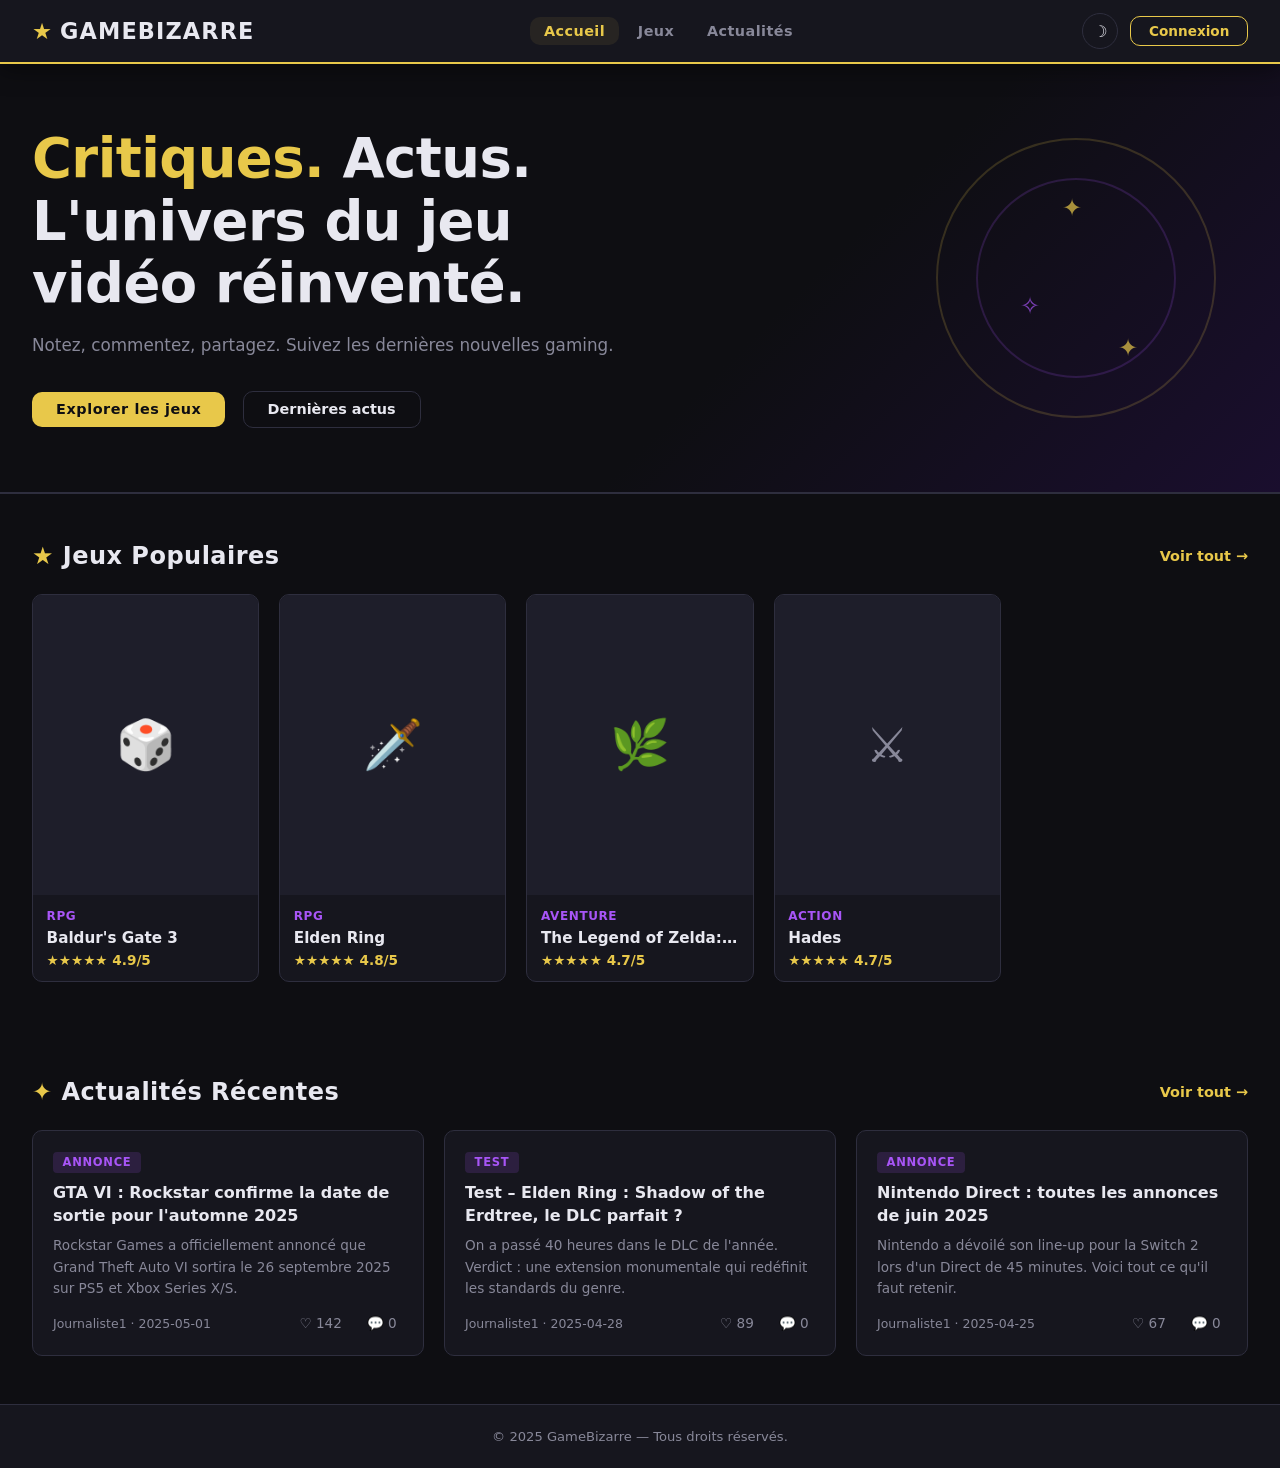
==== projets/devweb/index.html @ edec82ff "feat: initial GameBizarre platform — game reviews + gaming news Complete front-end implementation of" ====
<!DOCTYPE html>
<html lang="fr">
<head>
  <meta charset="UTF-8" />
  <meta name="viewport" content="width=device-width, initial-scale=1.0" />
  <title>GameBizarre – Actu & Critiques Jeux Vidéo</title>
  <link rel="stylesheet" href="css/style.css" />
  <link rel="stylesheet" href="css/animations.css" />
</head>
<body>

  <!-- NAVBAR -->
  <header class="navbar">
    <div class="navbar-brand">
      <span class="brand-star">★</span>
      <a href="index.html" class="brand-name">GameBizarre</a>
    </div>
    <nav class="navbar-links">
      <a href="index.html" class="nav-link active">Accueil</a>
      <a href="jeux.html" class="nav-link">Jeux</a>
      <a href="actualites.html" class="nav-link">Actualités</a>
    </nav>
    <div class="navbar-actions">
      <button class="btn-darkmode" id="darkModeToggle" title="Dark mode">☽</button>
      <a href="auth.html" class="btn-login" id="authBtn">Connexion</a>
      <div class="user-menu hidden" id="userMenu">
        <span class="username-display" id="usernameDisplay"></span>
        <button class="btn-logout" id="logoutBtn">Déconnexion</button>
      </div>
    </div>
  </header>

  <!-- HERO -->
  <section class="hero">
    <div class="hero-content">
      <h1 class="hero-title">
        <span class="accent">Critiques.</span> Actus.<br />
        L'univers du jeu vidéo réinventé.
      </h1>
      <p class="hero-subtitle">Notez, commentez, partagez. Suivez les dernières nouvelles gaming.</p>
      <a href="jeux.html" class="btn-primary">Explorer les jeux</a>
      <a href="actualites.html" class="btn-secondary">Dernières actus</a>
    </div>
    <div class="hero-deco">
      <div class="deco-ring ring1"></div>
      <div class="deco-ring ring2"></div>
      <div class="deco-star s1">✦</div>
      <div class="deco-star s2">✧</div>
      <div class="deco-star s3">✦</div>
    </div>
  </section>

  <!-- JEUX POPULAIRES -->
  <section class="section-block" id="popularGames">
    <div class="section-header">
      <h2 class="section-title"><span class="accent">★</span> Jeux Populaires</h2>
      <a href="jeux.html" class="see-all">Voir tout →</a>
    </div>
    <div class="cards-grid" id="popularGamesGrid">
      <!-- Généré par JS -->
    </div>
  </section>

  <!-- ACTUALITÉS RÉCENTES -->
  <section class="section-block" id="recentNews">
    <div class="section-header">
      <h2 class="section-title"><span class="accent">✦</span> Actualités Récentes</h2>
      <a href="actualites.html" class="see-all">Voir tout →</a>
    </div>
    <div class="news-grid" id="recentNewsGrid">
      <!-- Généré par JS -->
    </div>
  </section>

  <footer class="footer">
    <p>© 2025 GameBizarre — Tous droits réservés.</p>
  </footer>

  <script src="js/data.js"></script>
  <script src="js/auth.js"></script>
  <script src="js/main.js"></script>
</body>
</html>
---- projets/devweb/css/style.css ----
/* ============================================================
   GameBizarre – style.css
   Design inspiré JoJo's Bizarre Adventure : contrasté, stylé,
   mais lisible et moderne.
   ============================================================ */

/* ---------- Variables & Reset ---------- */
:root {
  --bg:        #0e0e12;
  --bg2:       #16161e;
  --bg3:       #1e1e2a;
  --border:    #2e2e3e;
  --accent:    #e8c84a;   /* jaune doré JoJo */
  --accent2:   #a855f7;   /* violet JoJo */
  --text:      #e8e8f0;
  --text-muted:#888899;
  --danger:    #f87171;
  --success:   #4ade80;
  --radius:    10px;
  --shadow:    0 4px 24px rgba(0,0,0,0.5);
  --transition:0.22s ease;
}

/* Light mode */
body.light {
  --bg:        #f4f3ee;
  --bg2:       #ffffff;
  --bg3:       #eae9e0;
  --border:    #d0cfc5;
  --text:      #1a1a24;
  --text-muted:#666677;
  --shadow:    0 4px 24px rgba(0,0,0,0.10);
}

*, *::before, *::after { box-sizing: border-box; margin: 0; padding: 0; }

html { scroll-behavior: smooth; }

body {
  font-family: 'Segoe UI', system-ui, sans-serif;
  background: var(--bg);
  color: var(--text);
  min-height: 100vh;
  transition: background var(--transition), color var(--transition);
}

a { color: inherit; text-decoration: none; }
img { display: block; max-width: 100%; }
button { cursor: pointer; font-family: inherit; }

/* ---------- Scrollbar ---------- */
::-webkit-scrollbar { width: 6px; }
::-webkit-scrollbar-track { background: var(--bg); }
::-webkit-scrollbar-thumb { background: var(--border); border-radius: 3px; }

/* ---------- Utility ---------- */
.hidden { display: none !important; }
.accent { color: var(--accent); }

/* ---------- Navbar ---------- */
.navbar {
  position: sticky;
  top: 0;
  z-index: 100;
  display: flex;
  align-items: center;
  justify-content: space-between;
  padding: 0 2rem;
  height: 64px;
  background: var(--bg2);
  border-bottom: 2px solid var(--accent);
  box-shadow: var(--shadow);
  gap: 1rem;
}

.navbar-brand {
  display: flex;
  align-items: center;
  gap: 0.5rem;
}

.brand-star {
  color: var(--accent);
  font-size: 1.4rem;
  animation: spin-slow 6s linear infinite;
}

.brand-name {
  font-size: 1.4rem;
  font-weight: 800;
  letter-spacing: 0.05em;
  color: var(--text);
  text-transform: uppercase;
}

.navbar-links {
  display: flex;
  gap: 0.25rem;
}

.nav-link {
  padding: 0.4rem 0.9rem;
  border-radius: var(--radius);
  font-weight: 600;
  font-size: 0.9rem;
  color: var(--text-muted);
  transition: color var(--transition), background var(--transition);
  letter-spacing: 0.03em;
}

.nav-link:hover,
.nav-link.active {
  color: var(--accent);
  background: rgba(232,200,74,0.08);
}

.navbar-actions {
  display: flex;
  align-items: center;
  gap: 0.75rem;
}

.btn-darkmode {
  background: none;
  border: 1.5px solid var(--border);
  color: var(--text);
  width: 36px;
  height: 36px;
  border-radius: 50%;
  font-size: 1rem;
  transition: border-color var(--transition), color var(--transition);
}
.btn-darkmode:hover { border-color: var(--accent); color: var(--accent); }

.btn-login {
  padding: 0.4rem 1.1rem;
  border: 1.5px solid var(--accent);
  border-radius: var(--radius);
  color: var(--accent);
  font-weight: 700;
  font-size: 0.85rem;
  transition: background var(--transition), color var(--transition);
}
.btn-login:hover { background: var(--accent); color: var(--bg); }

.user-menu {
  display: flex;
  align-items: center;
  gap: 0.75rem;
}

.username-display {
  font-weight: 700;
  color: var(--accent);
  font-size: 0.9rem;
}

.btn-logout {
  background: none;
  border: 1.5px solid var(--border);
  color: var(--text-muted);
  padding: 0.3rem 0.8rem;
  border-radius: var(--radius);
  font-size: 0.8rem;
  transition: border-color var(--transition), color var(--transition);
}
.btn-logout:hover { border-color: var(--danger); color: var(--danger); }

/* ---------- Buttons ---------- */
.btn-primary {
  display: inline-flex;
  align-items: center;
  gap: 0.4rem;
  padding: 0.6rem 1.5rem;
  background: var(--accent);
  color: var(--bg);
  font-weight: 800;
  font-size: 0.9rem;
  border: none;
  border-radius: var(--radius);
  letter-spacing: 0.04em;
  transition: opacity var(--transition), transform var(--transition);
}
.btn-primary:hover { opacity: 0.88; transform: translateY(-2px); }
.btn-primary.full-width { width: 100%; justify-content: center; }

.btn-secondary {
  display: inline-flex;
  align-items: center;
  gap: 0.4rem;
  padding: 0.6rem 1.5rem;
  background: transparent;
  color: var(--text);
  font-weight: 700;
  font-size: 0.9rem;
  border: 1.5px solid var(--border);
  border-radius: var(--radius);
  transition: border-color var(--transition), color var(--transition), transform var(--transition);
}
.btn-secondary:hover { border-color: var(--accent); color: var(--accent); transform: translateY(-2px); }

/* ---------- Hero ---------- */
.hero {
  position: relative;
  min-height: 420px;
  display: flex;
  align-items: center;
  padding: 4rem 2rem;
  overflow: hidden;
  background: linear-gradient(135deg, var(--bg) 60%, #1a0e2e 100%);
  border-bottom: 2px solid var(--border);
}

.hero-content {
  position: relative;
  z-index: 2;
  max-width: 600px;
}

.hero-title {
  font-size: clamp(2rem, 5vw, 3.4rem);
  font-weight: 900;
  line-height: 1.15;
  margin-bottom: 1rem;
  letter-spacing: -0.01em;
}

.hero-subtitle {
  color: var(--text-muted);
  font-size: 1.05rem;
  margin-bottom: 2rem;
  line-height: 1.6;
}

.hero-content .btn-primary { margin-right: 0.75rem; }

.hero-deco {
  position: absolute;
  right: 4rem;
  top: 50%;
  transform: translateY(-50%);
  width: 280px;
  height: 280px;
}

.deco-ring {
  position: absolute;
  border-radius: 50%;
  border: 2px solid var(--accent);
  opacity: 0.18;
}
.ring1 { width: 280px; height: 280px; top: 0; left: 0; animation: pulse-ring 3s ease-in-out infinite; }
.ring2 { width: 200px; height: 200px; top: 40px; left: 40px; animation: pulse-ring 3s ease-in-out 1s infinite; border-color: var(--accent2); }

.deco-star {
  position: absolute;
  color: var(--accent);
  font-size: 1.5rem;
  opacity: 0.7;
  animation: float 4s ease-in-out infinite;
}
.s1 { top: 20%; left: 45%; animation-delay: 0s; }
.s2 { top: 55%; left: 30%; animation-delay: 1.3s; color: var(--accent2); }
.s3 { top: 70%; left: 65%; animation-delay: 2.1s; }

/* ---------- Sections ---------- */
.section-block {
  padding: 3rem 2rem;
  max-width: 1280px;
  margin: 0 auto;
}

.section-header {
  display: flex;
  align-items: center;
  justify-content: space-between;
  margin-bottom: 1.5rem;
}

.section-title {
  font-size: 1.5rem;
  font-weight: 800;
  letter-spacing: 0.02em;
}

.see-all {
  color: var(--accent);
  font-size: 0.9rem;
  font-weight: 600;
  transition: opacity var(--transition);
}
.see-all:hover { opacity: 0.7; }

/* ---------- Cards Grid ---------- */
.cards-grid {
  display: grid;
  grid-template-columns: repeat(auto-fill, minmax(200px, 1fr));
  gap: 1.25rem;
}

.game-card {
  background: var(--bg2);
  border: 1.5px solid var(--border);
  border-radius: var(--radius);
  overflow: hidden;
  transition: transform var(--transition), border-color var(--transition), box-shadow var(--transition);
  cursor: pointer;
}
.game-card:hover {
  transform: translateY(-5px);
  border-color: var(--accent);
  box-shadow: 0 8px 32px rgba(232,200,74,0.15);
}

.game-card-img {
  width: 100%;
  aspect-ratio: 3/4;
  object-fit: cover;
  background: var(--bg3);
  display: flex;
  align-items: center;
  justify-content: center;
  font-size: 3rem;
  color: var(--text-muted);
}

.game-card-img.placeholder { font-size: 3rem; }

.game-card-body {
  padding: 0.85rem;
}

.game-card-title {
  font-weight: 700;
  font-size: 0.95rem;
  margin-bottom: 0.3rem;
  white-space: nowrap;
  overflow: hidden;
  text-overflow: ellipsis;
}

.game-card-genre {
  font-size: 0.75rem;
  color: var(--accent2);
  font-weight: 600;
  margin-bottom: 0.4rem;
  text-transform: uppercase;
  letter-spacing: 0.05em;
}

.game-card-rating {
  display: flex;
  align-items: center;
  gap: 0.3rem;
  font-size: 0.85rem;
  color: var(--accent);
  font-weight: 700;
}

/* ---------- News Grid ---------- */
.news-grid {
  display: grid;
  grid-template-columns: repeat(auto-fill, minmax(300px, 1fr));
  gap: 1.25rem;
}

.news-card {
  background: var(--bg2);
  border: 1.5px solid var(--border);
  border-radius: var(--radius);
  padding: 1.25rem;
  transition: transform var(--transition), border-color var(--transition);
  cursor: pointer;
}
.news-card:hover { transform: translateY(-4px); border-color: var(--accent2); }

.news-card-category {
  display: inline-block;
  padding: 0.2rem 0.6rem;
  background: rgba(168,85,247,0.15);
  color: var(--accent2);
  border-radius: 4px;
  font-size: 0.72rem;
  font-weight: 700;
  text-transform: uppercase;
  letter-spacing: 0.06em;
  margin-bottom: 0.6rem;
}

.news-card-title {
  font-weight: 700;
  font-size: 1rem;
  margin-bottom: 0.5rem;
  line-height: 1.4;
}

.news-card-excerpt {
  color: var(--text-muted);
  font-size: 0.85rem;
  line-height: 1.6;
  margin-bottom: 0.75rem;
  display: -webkit-box;
  -webkit-line-clamp: 3;
  -webkit-box-orient: vertical;
  overflow: hidden;
}

.news-card-meta {
  display: flex;
  align-items: center;
  justify-content: space-between;
  font-size: 0.78rem;
  color: var(--text-muted);
}

.news-card-actions {
  display: flex;
  gap: 0.75rem;
  align-items: center;
}

.action-btn {
  background: none;
  border: none;
  color: var(--text-muted);
  font-size: 0.85rem;
  display: flex;
  align-items: center;
  gap: 0.25rem;
  transition: color var(--transition);
  padding: 0.2rem 0.4rem;
  border-radius: 4px;
}
.action-btn:hover { color: var(--accent); }
.action-btn.liked { color: var(--danger); }

/* ---------- News List (actualites page) ---------- */
.news-list {
  display: flex;
  flex-direction: column;
  gap: 1rem;
  max-width: 860px;
}

.news-list-item {
  background: var(--bg2);
  border: 1.5px solid var(--border);
  border-radius: var(--radius);
  padding: 1.5rem;
  transition: border-color var(--transition);
}
.news-list-item:hover { border-color: var(--accent2); }

.news-list-title {
  font-size: 1.2rem;
  font-weight: 800;
  margin: 0.4rem 0 0.6rem;
  cursor: pointer;
  transition: color var(--transition);
}
.news-list-title:hover { color: var(--accent); }

.news-list-excerpt {
  color: var(--text-muted);
  font-size: 0.9rem;
  line-height: 1.6;
  margin-bottom: 1rem;
}

.news-list-footer {
  display: flex;
  align-items: center;
  justify-content: space-between;
  flex-wrap: wrap;
  gap: 0.5rem;
}

/* ---------- Filters Bar ---------- */
.filters-bar {
  display: flex;
  flex-wrap: wrap;
  gap: 1rem;
  align-items: flex-end;
  margin-bottom: 2rem;
  padding: 1.25rem;
  background: var(--bg2);
  border: 1.5px solid var(--border);
  border-radius: var(--radius);
}

.search-wrapper {
  position: relative;
  flex: 1;
  min-width: 200px;
}

.search-input {
  width: 100%;
  padding: 0.55rem 0.9rem 0.55rem 2.2rem;
  background: var(--bg3);
  border: 1.5px solid var(--border);
  border-radius: var(--radius);
  color: var(--text);
  font-size: 0.9rem;
  transition: border-color var(--transition);
}
.search-input:focus { outline: none; border-color: var(--accent); }

.search-icon {
  position: absolute;
  left: 0.7rem;
  top: 50%;
  transform: translateY(-50%);
  color: var(--text-muted);
  pointer-events: none;
  font-size: 1rem;
}

.filter-group {
  display: flex;
  flex-direction: column;
  gap: 0.3rem;
  font-size: 0.8rem;
  color: var(--text-muted);
  font-weight: 600;
  text-transform: uppercase;
  letter-spacing: 0.05em;
}

.filter-select {
  padding: 0.5rem 0.8rem;
  background: var(--bg3);
  border: 1.5px solid var(--border);
  border-radius: var(--radius);
  color: var(--text);
  font-size: 0.85rem;
  cursor: pointer;
  transition: border-color var(--transition);
}
.filter-select:focus { outline: none; border-color: var(--accent); }

/* ---------- Page structure ---------- */
.page-main {
  max-width: 1280px;
  margin: 0 auto;
  padding: 2.5rem 2rem;
}

.page-header {
  margin-bottom: 2rem;
}

.page-title {
  font-size: 2rem;
  font-weight: 900;
  letter-spacing: 0.02em;
}

.page-subtitle {
  color: var(--text-muted);
  margin-top: 0.4rem;
  font-size: 0.95rem;
}

/* ---------- Modal ---------- */
.modal-overlay {
  position: fixed;
  inset: 0;
  background: rgba(0,0,0,0.75);
  z-index: 200;
  display: flex;
  align-items: center;
  justify-content: center;
  padding: 1rem;
  backdrop-filter: blur(4px);
}

.modal-card {
  background: var(--bg2);
  border: 2px solid var(--accent);
  border-radius: 16px;
  width: 100%;
  max-width: 560px;
  max-height: 90vh;
  overflow-y: auto;
  position: relative;
  box-shadow: 0 0 60px rgba(232,200,74,0.2);
  animation: modal-in 0.25s ease;
}

.modal-wide { max-width: 720px; }

.modal-close {
  position: absolute;
  top: 1rem;
  right: 1rem;
  background: none;
  border: 1.5px solid var(--border);
  color: var(--text);
  width: 32px;
  height: 32px;
  border-radius: 50%;
  font-size: 0.9rem;
  z-index: 10;
  transition: border-color var(--transition), color var(--transition);
}
.modal-close:hover { border-color: var(--danger); color: var(--danger); }

.modal-content { padding: 2rem; }

/* ---------- Game Modal ---------- */
.modal-game-header {
  display: flex;
  gap: 1.5rem;
  margin-bottom: 1.5rem;
}

.modal-game-cover {
  width: 100px;
  height: 140px;
  border-radius: 8px;
  object-fit: cover;
  background: var(--bg3);
  display: flex;
  align-items: center;
  justify-content: center;
  font-size: 2.5rem;
  flex-shrink: 0;
  border: 1.5px solid var(--border);
}

.modal-game-info { flex: 1; }

.modal-game-title {
  font-size: 1.5rem;
  font-weight: 900;
  margin-bottom: 0.4rem;
}

.modal-game-meta {
  display: flex;
  flex-wrap: wrap;
  gap: 0.5rem;
  margin-bottom: 0.6rem;
  font-size: 0.82rem;
  color: var(--text-muted);
}

.meta-tag {
  background: var(--bg3);
  padding: 0.2rem 0.6rem;
  border-radius: 4px;
  border: 1px solid var(--border);
}

.modal-avg-rating {
  font-size: 1.2rem;
  font-weight: 800;
  color: var(--accent);
}

.modal-game-desc {
  color: var(--text-muted);
  font-size: 0.9rem;
  line-height: 1.65;
  margin-bottom: 1.5rem;
}

.modal-section-title {
  font-weight: 800;
  font-size: 1rem;
  margin-bottom: 0.75rem;
  color: var(--accent);
  text-transform: uppercase;
  letter-spacing: 0.08em;
}

/* Rating stars */
.star-rating {
  display: flex;
  gap: 0.3rem;
  margin-bottom: 1rem;
}

.star {
  font-size: 1.5rem;
  color: var(--border);
  cursor: pointer;
  transition: color var(--transition), transform var(--transition);
}
.star:hover, .star.active { color: var(--accent); transform: scale(1.2); }

/* Reviews */
.reviews-list {
  display: flex;
  flex-direction: column;
  gap: 0.75rem;
  margin-bottom: 1.5rem;
  max-height: 200px;
  overflow-y: auto;
}

.review-item {
  background: var(--bg3);
  border-radius: 8px;
  padding: 0.75rem;
  border-left: 3px solid var(--accent2);
}

.review-header {
  display: flex;
  align-items: center;
  justify-content: space-between;
  margin-bottom: 0.3rem;
}

.review-author { font-weight: 700; font-size: 0.85rem; }
.review-stars { color: var(--accent); font-size: 0.8rem; }
.review-text { color: var(--text-muted); font-size: 0.85rem; line-height: 1.5; }

/* Comment / review form */
.review-form {
  display: flex;
  flex-direction: column;
  gap: 0.75rem;
}

.review-form textarea,
.review-form input[type="text"] {
  background: var(--bg3);
  border: 1.5px solid var(--border);
  border-radius: 8px;
  color: var(--text);
  padding: 0.65rem 0.9rem;
  font-size: 0.9rem;
  font-family: inherit;
  resize: vertical;
  transition: border-color var(--transition);
}
.review-form textarea:focus,
.review-form input[type="text"]:focus { outline: none; border-color: var(--accent); }

/* ---------- Auth page ---------- */
.auth-main {
  min-height: calc(100vh - 64px - 60px);
  display: flex;
  align-items: center;
  justify-content: center;
  padding: 2rem;
}

.auth-card {
  background: var(--bg2);
  border: 2px solid var(--border);
  border-radius: 16px;
  width: 100%;
  max-width: 420px;
  box-shadow: var(--shadow);
  overflow: hidden;
}

.auth-tabs {
  display: flex;
  border-bottom: 2px solid var(--border);
}

.auth-tab {
  flex: 1;
  padding: 1rem;
  background: none;
  border: none;
  color: var(--text-muted);
  font-weight: 700;
  font-size: 0.95rem;
  transition: color var(--transition), background var(--transition);
}
.auth-tab.active {
  color: var(--accent);
  background: rgba(232,200,74,0.06);
  border-bottom: 2px solid var(--accent);
  margin-bottom: -2px;
}
.auth-tab:hover:not(.active) { color: var(--text); }

.auth-form { padding: 2rem; }

.auth-title {
  font-size: 1.4rem;
  font-weight: 900;
  margin-bottom: 1.5rem;
}

.form-group {
  display: flex;
  flex-direction: column;
  gap: 0.4rem;
  margin-bottom: 1rem;
}

.form-group label {
  font-size: 0.82rem;
  font-weight: 700;
  color: var(--text-muted);
  text-transform: uppercase;
  letter-spacing: 0.06em;
}

.form-group input,
.form-group select,
.form-group textarea {
  background: var(--bg3);
  border: 1.5px solid var(--border);
  border-radius: 8px;
  color: var(--text);
  padding: 0.65rem 0.9rem;
  font-size: 0.9rem;
  font-family: inherit;
  transition: border-color var(--transition);
}
.form-group input:focus,
.form-group select:focus,
.form-group textarea:focus { outline: none; border-color: var(--accent); }

.form-error { color: var(--danger); font-size: 0.85rem; margin-bottom: 0.5rem; }
.form-success { color: var(--success); font-size: 0.85rem; margin-bottom: 0.5rem; }

/* ---------- Article form ---------- */
.journalist-bar {
  margin-bottom: 1.5rem;
}

.article-form-wrapper {
  background: var(--bg2);
  border: 1.5px solid var(--accent);
  border-radius: var(--radius);
  padding: 1.5rem;
  margin-bottom: 2rem;
}

.article-form h3 {
  font-size: 1.1rem;
  font-weight: 800;
  margin-bottom: 1rem;
  color: var(--accent);
}

.form-actions {
  display: flex;
  gap: 0.75rem;
  margin-top: 0.5rem;
}

.article-form textarea {
  width: 100%;
  resize: vertical;
}

/* ---------- Article modal ---------- */
.article-modal-header {
  margin-bottom: 1.5rem;
  padding-bottom: 1.5rem;
  border-bottom: 1.5px solid var(--border);
}

.article-modal-title {
  font-size: 1.6rem;
  font-weight: 900;
  line-height: 1.3;
  margin: 0.5rem 0 0.75rem;
}

.article-modal-meta {
  display: flex;
  flex-wrap: wrap;
  gap: 0.5rem;
  font-size: 0.82rem;
  color: var(--text-muted);
  align-items: center;
}

.article-modal-body {
  color: var(--text-muted);
  font-size: 0.95rem;
  line-height: 1.75;
  margin-bottom: 1.5rem;
}

.article-modal-comments {
  border-top: 1.5px solid var(--border);
  padding-top: 1.5rem;
}

.comment-item {
  background: var(--bg3);
  border-radius: 8px;
  padding: 0.75rem;
  margin-bottom: 0.75rem;
  border-left: 3px solid var(--accent2);
}
.comment-author { font-weight: 700; font-size: 0.85rem; margin-bottom: 0.25rem; }
.comment-text { color: var(--text-muted); font-size: 0.85rem; }

.journalist-edit-bar {
  display: flex;
  gap: 0.5rem;
  margin-top: 1rem;
  padding-top: 1rem;
  border-top: 1.5px solid var(--border);
}

/* ---------- Footer ---------- */
.footer {
  text-align: center;
  padding: 1.5rem 2rem;
  color: var(--text-muted);
  font-size: 0.82rem;
  border-top: 1.5px solid var(--border);
  background: var(--bg2);
}

/* ---------- Responsive ---------- */
@media (max-width: 768px) {
  .navbar { padding: 0 1rem; }
  .navbar-links { display: none; }
  .hero { padding: 2.5rem 1rem; }
  .hero-deco { display: none; }
  .section-block { padding: 2rem 1rem; }
  .page-main { padding: 1.5rem 1rem; }
  .cards-grid { grid-template-columns: repeat(auto-fill, minmax(150px, 1fr)); }
  .news-grid { grid-template-columns: 1fr; }
  .modal-game-header { flex-direction: column; }
}
---- projets/devweb/css/animations.css ----
/* ============================================================
   GameBizarre – animations.css
   ============================================================ */

@keyframes spin-slow {
  from { transform: rotate(0deg); }
  to   { transform: rotate(360deg); }
}

@keyframes pulse-ring {
  0%, 100% { transform: scale(1);   opacity: 0.18; }
  50%       { transform: scale(1.06); opacity: 0.30; }
}

@keyframes float {
  0%, 100% { transform: translateY(0); }
  50%       { transform: translateY(-12px); }
}

@keyframes modal-in {
  from { opacity: 0; transform: scale(0.94) translateY(10px); }
  to   { opacity: 1; transform: scale(1)    translateY(0); }
}

@keyframes fade-in {
  from { opacity: 0; transform: translateY(8px); }
  to   { opacity: 1; transform: translateY(0); }
}

@keyframes slide-down {
  from { opacity: 0; transform: translateY(-16px); }
  to   { opacity: 1; transform: translateY(0); }
}

/* Apply fade-in to cards on load */
.game-card, .news-card, .news-list-item {
  animation: fade-in 0.35s ease both;
}

/* Stagger children inside grids */
.cards-grid .game-card:nth-child(1)  { animation-delay: 0.04s; }
.cards-grid .game-card:nth-child(2)  { animation-delay: 0.08s; }
.cards-grid .game-card:nth-child(3)  { animation-delay: 0.12s; }
.cards-grid .game-card:nth-child(4)  { animation-delay: 0.16s; }
.cards-grid .game-card:nth-child(5)  { animation-delay: 0.20s; }
.cards-grid .game-card:nth-child(6)  { animation-delay: 0.24s; }
.cards-grid .game-card:nth-child(7)  { animation-delay: 0.28s; }
.cards-grid .game-card:nth-child(8)  { animation-delay: 0.32s; }

.news-grid .news-card:nth-child(1)  { animation-delay: 0.04s; }
.news-grid .news-card:nth-child(2)  { animation-delay: 0.10s; }
.news-grid .news-card:nth-child(3)  { animation-delay: 0.16s; }

.navbar { animation: slide-down 0.3s ease; }
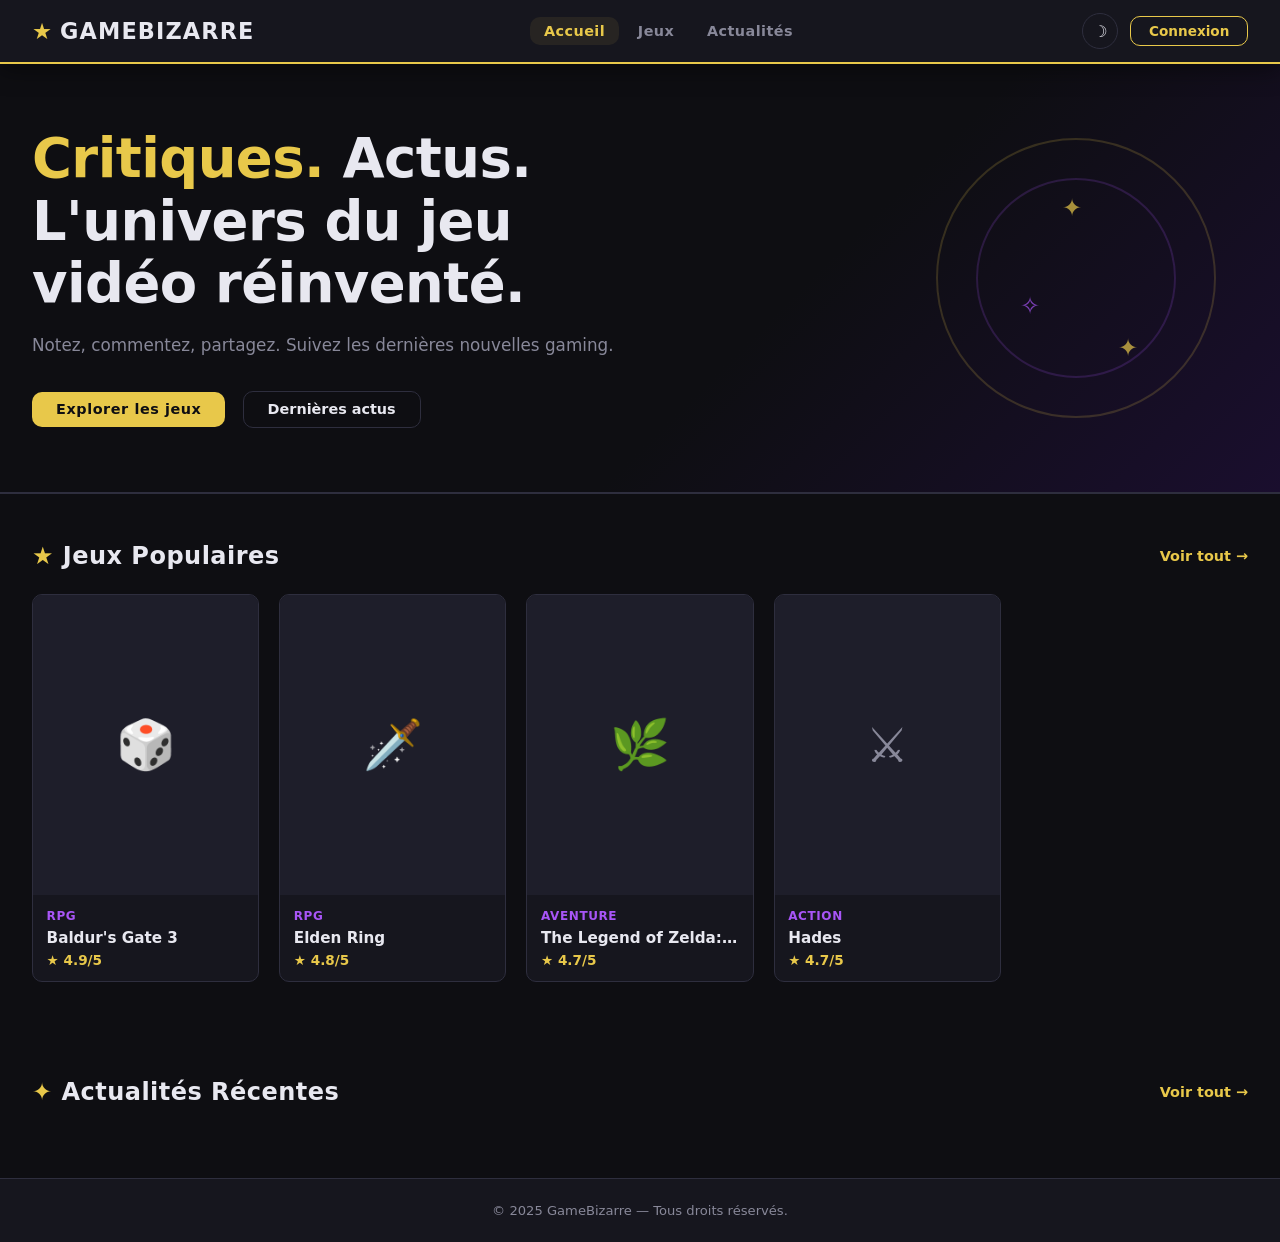
==== commit 56e3a77f: "feat: RAWG API integration, individual game pages & live news feed New features: - js/config.js   : " ====
--- a/projets/devweb/index.html
+++ b/projets/devweb/index.html
@@ -76,7 +76,9 @@
     <p>© 2025 GameBizarre — Tous droits réservés.</p>
   </footer>
 
+  <script src="js/config.js"></script>
   <script src="js/data.js"></script>
+  <script src="js/api.js"></script>
   <script src="js/auth.js"></script>
   <script src="js/main.js"></script>
 </body>
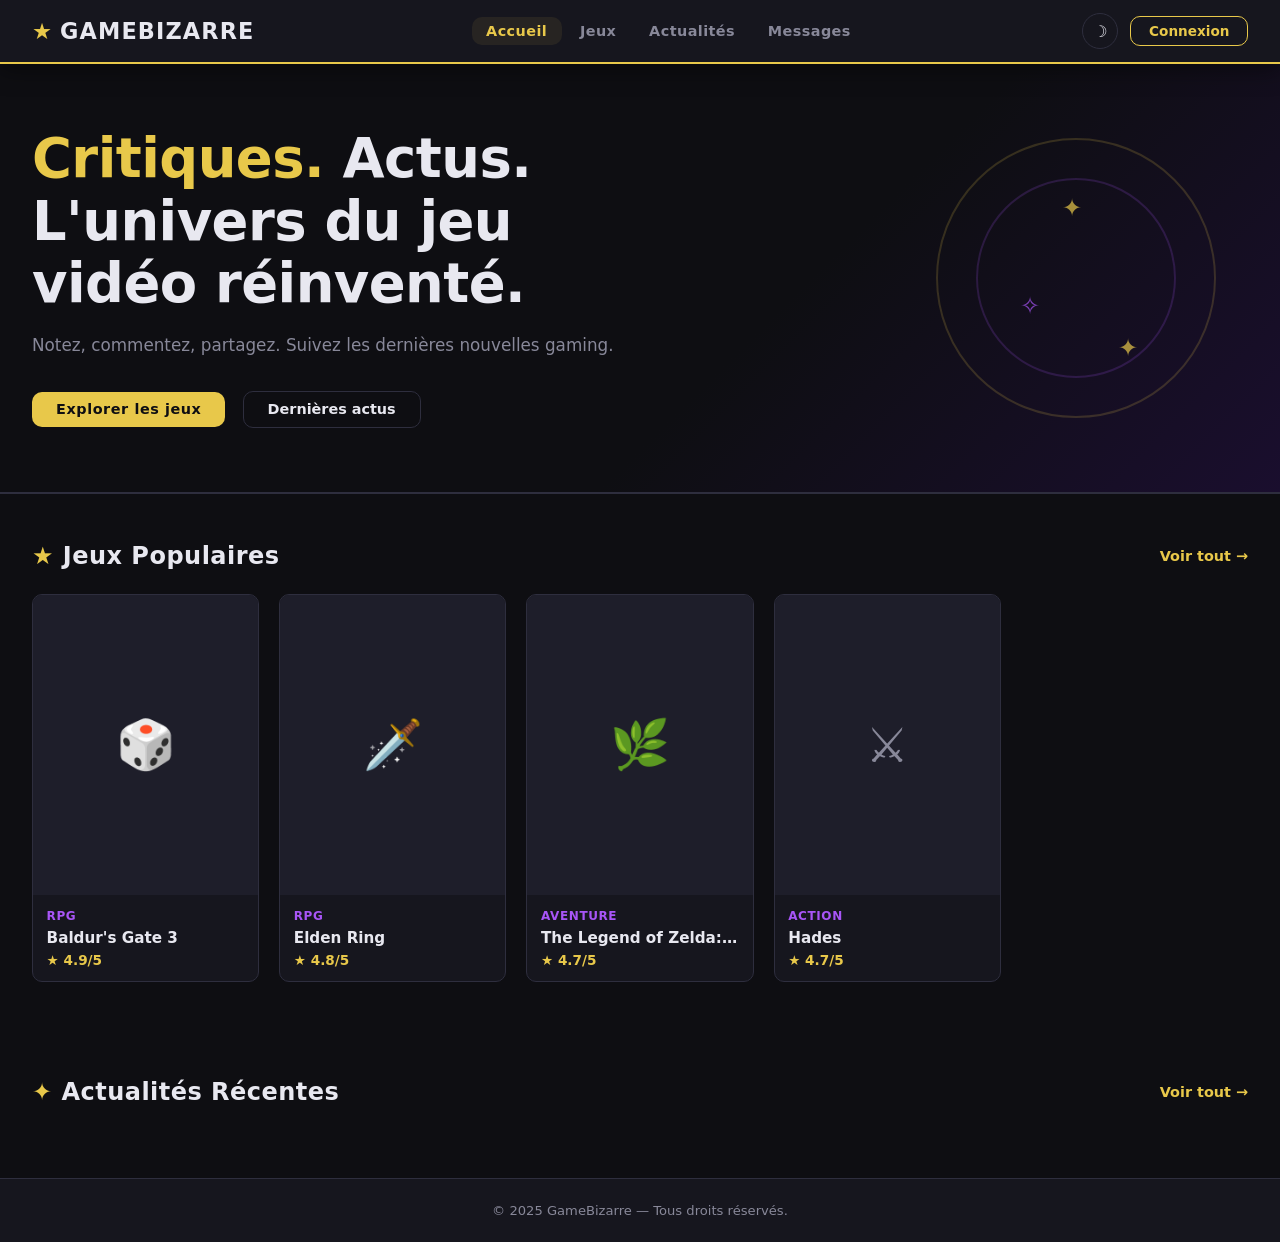
==== commit cef0213a: "feat: social system - profiles, friends, private messages - js/social.js   : single module for profi" ====
--- a/projets/devweb/index.html
+++ b/projets/devweb/index.html
@@ -19,12 +19,13 @@
       <a href="index.html" class="nav-link active">Accueil</a>
       <a href="jeux.html" class="nav-link">Jeux</a>
       <a href="actualites.html" class="nav-link">Actualités</a>
+      <a href="messages.html" class="nav-link" id="navMessages">Messages</a>
     </nav>
     <div class="navbar-actions">
       <button class="btn-darkmode" id="darkModeToggle" title="Dark mode">☽</button>
       <a href="auth.html" class="btn-login" id="authBtn">Connexion</a>
       <div class="user-menu hidden" id="userMenu">
-        <span class="username-display" id="usernameDisplay"></span>
+        <a href="profile.html" class="username-display" id="usernameDisplay"></a>
         <button class="btn-logout" id="logoutBtn">Déconnexion</button>
       </div>
     </div>
@@ -79,6 +80,7 @@
   <script src="js/config.js"></script>
   <script src="js/data.js"></script>
   <script src="js/api.js"></script>
+  <script src="js/social.js"></script>
   <script src="js/auth.js"></script>
   <script src="js/main.js"></script>
 </body>
--- a/projets/devweb/css/style.css
+++ b/projets/devweb/css/style.css
@@ -48,6 +48,12 @@
 img { display: block; max-width: 100%; }
 button { cursor: pointer; font-family: inherit; }
 
+/* ---------- Skeleton shimmer ---------- */
+@keyframes shimmer {
+  0%   { background-position: 200% 0; }
+  100% { background-position: -200% 0; }
+}
+
 /* ---------- Scrollbar ---------- */
 ::-webkit-scrollbar { width: 6px; }
 ::-webkit-scrollbar-track { background: var(--bg); }
